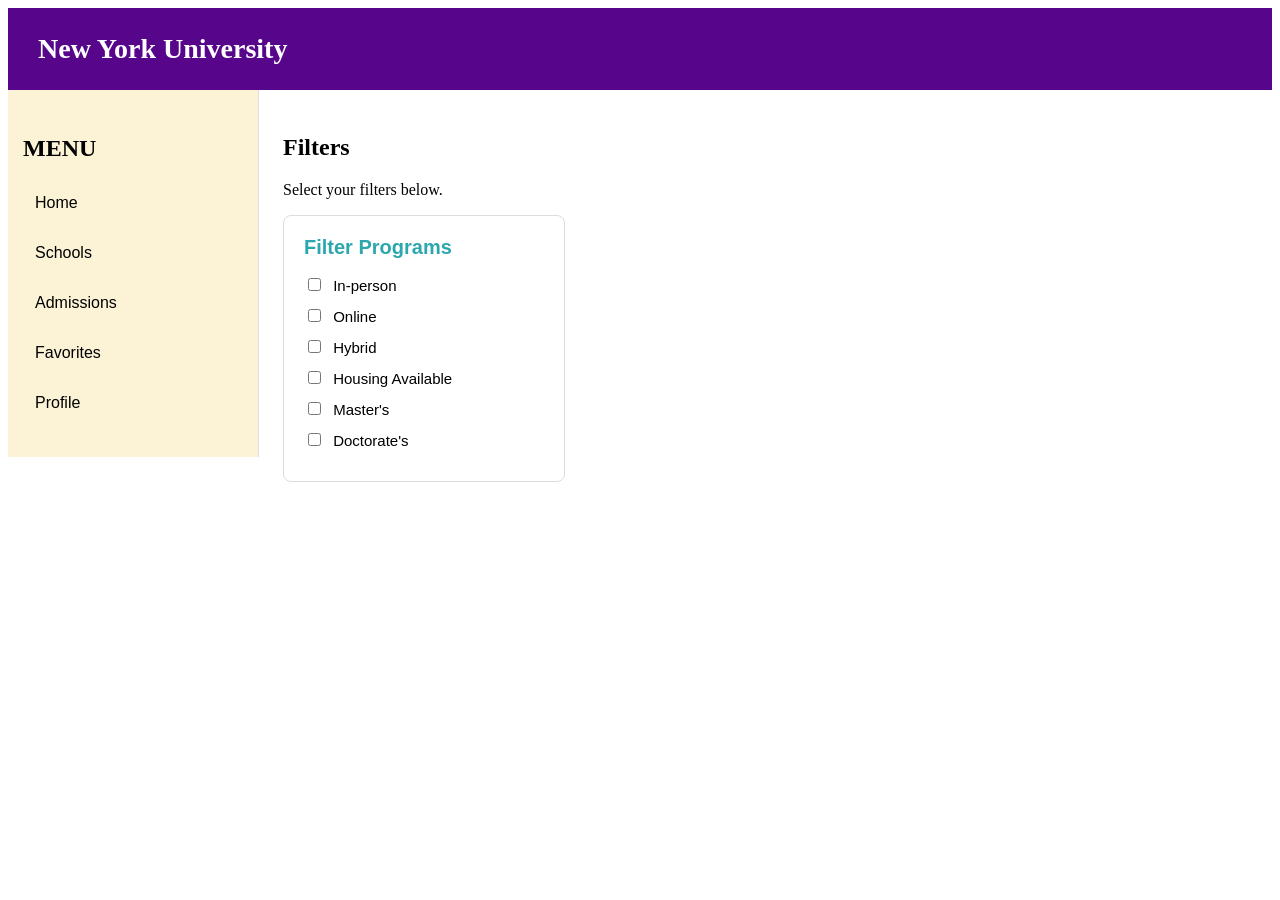
==== action.html @ 2d846f0c "Adding ReadMe Comments for today assignment" ====
<!doctype html>
<html lang="en">
  <head>
    <meta charset="UTF-8" />
    <meta name="viewport" content="width=device-width, initial-scale=1.0" />
    <title>My Project</title>
    <link rel="stylesheet" href="style.css" />
  </head>
  <body>
    <!-- HEADER -->
<header>
    <h1>New York University</h1>
</header>

<!-- NAV -->
<div class="layout">

    <nav>
        <h2>MENU</h2>

        <a href="#home" class="active">Home</a>
        <a href="#schools">Schools</a>
        <a href="#admissions">Admissions</a>
        <a href="#Favorites">Favorites</a>
        <a href="#Profile">Profile</a>
    </nav>

    <!-- Action Button -->
   <main>
        <h2 id="page-title">Filters</h2>

        <p id="page-description">
            Select your filters below.
        </p> 

   <div class="filter-list">
    <h2>Filter Programs</h2>

<!-- Filter List -->
    <label>
        <input type="checkbox" name="format" value="in-person">
        In-person
    </label>

    <label>
        <input type="checkbox" name="format" value="online">
        Online
    </label>

    <label>
        <input type="checkbox" name="format" value="hybrid">
        Hybrid
    </label>

    <label>
        <input type="checkbox" name="housing" value="available">
        Housing Available
    </label>

    <label>
        <input type="checkbox" name="degree" value="masters">
        Master's
    </label>

    <label>
        <input type="checkbox" name="degree" value="doctorate">
        Doctorate's
    </label>
</div>  

 </main>

</div>


</body>
</html>
---- style.css ----
/* === RESET === */
header {
    background-color: #57068c;
    color: white;
    padding: 25px 30px;
}

header h1 {
    margin: 0;
    font-size: 28px;
}
.layout {
    display: flex;
    flex-direction: row;
    align-items: flex-start;
    width: 100%;
}

nav {
    width: 220px;
    flex-shrink: 0;
    background-color: #FCF3D6;
    padding: 25px 15px;
    border-right: 1px solid #ddd;
    display: flex;
    flex-direction: column;
    align-items: stretch
}

nav a {
    display: block;
    padding: 12px;
    margin-bottom: 8px;
    color: black;
    text-decoration: none;
    border-radius: 6px;
    font-family: Arial, Helvetica, sans-serif;
}


main {
    flex: 1;
    min-width: 0;
    padding: 24px;
}

.square-grid {
    display: grid;
    grid-template-columns: repeat(3, minmax(0, 1fr));
    gap: 24px;
    width: 100%;
    max-width: 900px;
}

.square {
    aspect-ratio: 1 / 1;
    background-color: #57068c;
    color: white;
    display: flex;
    justify-content: center;
    align-items: center;
}

.filter-button {
     background-color: #2CA7AD;
    color: white;
    padding: 10px 18px;
    border: none;
    border-radius: 5px;
    font-size: 14px;
    cursor: pointer;   
}

.favorite-button {
        background-color: #2CA7AD;
    color: white;
    padding: 10px 18px;
    border: none;
    border-radius: 5px;
    font-size: 14px;
    cursor: pointer;
    font-family: 'Times New Roman', Times, serif;
}

.filter-list{
    width: 240px;
    padding: 20px;
    border: 1px solid #ddd;
    border-radius: 8px;
    font-family: Arial, Helvetica, sans-serif; 
}

.filter-list h2 {
   color: #2CA7AD;
    font-size: 20px;
    margin-top: 0; 
}

.filter-list label {
  display: block;
    margin: 12px 0;
    font-size: 15px;
    cursor: pointer;  
}

.filter-list input {
   accent-color: #2CA7AD;
    margin-right: 8px; 
}

#school-gallery {
    display: grid;
    grid-template-columns: repeat(3, 1fr);
    grid-template-rows: repeat(2, auto);
    gap: 20px;
    width: 100%;
    max-width: 1000px;
    margin: 0 auto;
}
.school {
     border: 1px solid #ddd;
    padding: 20px;
    border-radius: 8px;
    box-sizing: border-box;
}
.school img {
    width: 90%;
    height: 275px;
    object-fit: cover;
    display: block;  
}
.school a {
    display: inline-block;
    background-color: #2CA7AD;
    color: white;
    text-decoration: none;
    padding: 10px 20px;
    border-radius: 5px;
    margin-top: 10px;
    font-weight: thin;
    font-family: 'Times New Roman', Times, serif;
}

.school a:hover {
    background-color: #2CA7AD;
}
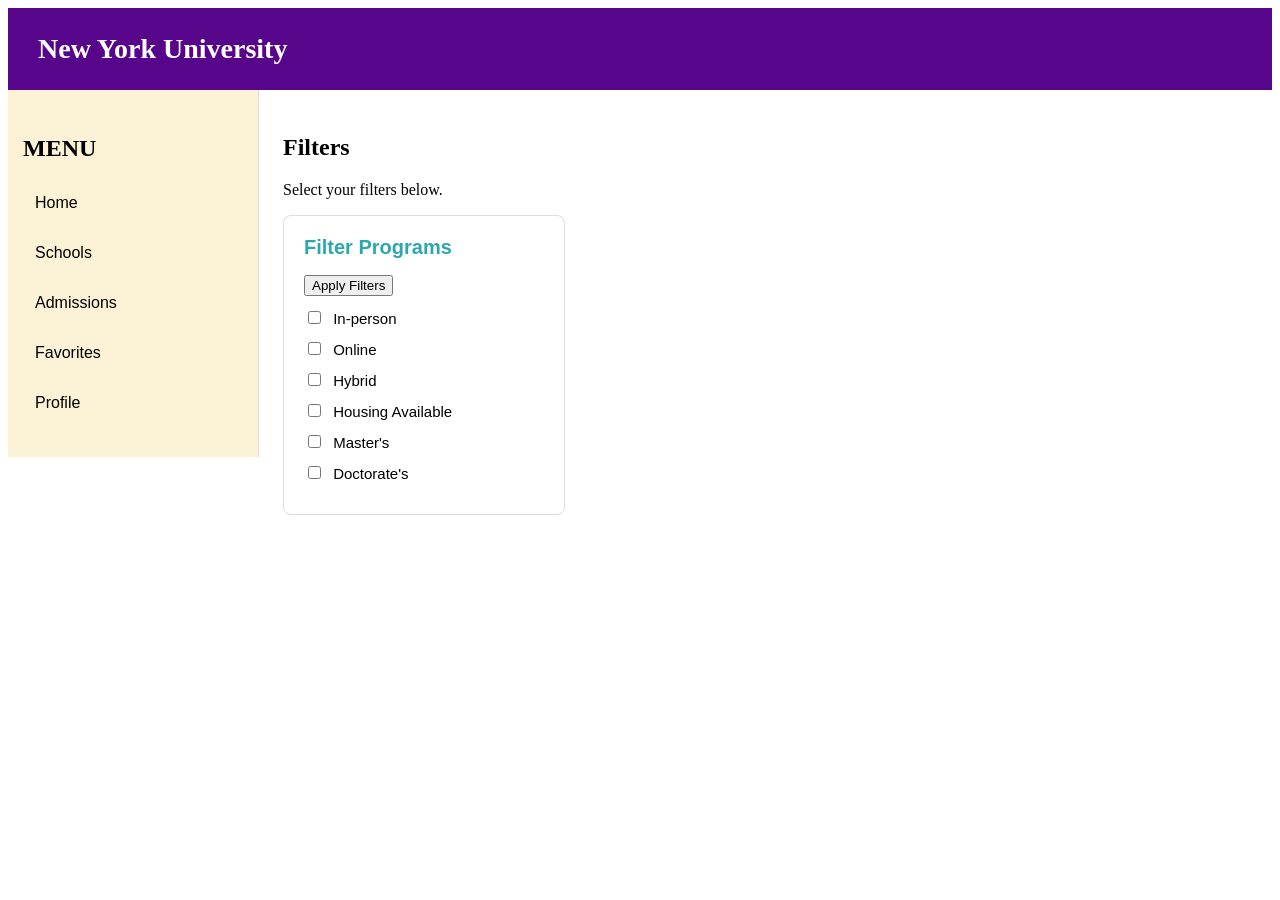
==== commit ca1e3b41: "Added filter button" ====
--- a/action.html
+++ b/action.html
@@ -35,6 +35,10 @@
 
    <div class="filter-list">
     <h2>Filter Programs</h2>
+
+    <button type ="button" id="apply-filters">
+        Apply Filters
+    </button>
 
 <!-- Filter List -->
     <label>
--- a/style.css
+++ b/style.css
@@ -16,6 +16,7 @@
     width: 100%;
 }
 
+/* Navigation Menu*/
 nav {
     width: 220px;
     flex-shrink: 0;
@@ -37,13 +38,13 @@
     font-family: Arial, Helvetica, sans-serif;
 }
 
-
 main {
     flex: 1;
     min-width: 0;
     padding: 24px;
 }
 
+/* hero: three columns, 2 rows to display all 6 school tiles on the page */
 .square-grid {
     display: grid;
     grid-template-columns: repeat(3, minmax(0, 1fr));
@@ -108,6 +109,7 @@
     margin-right: 8px; 
 }
 
+/* hero: three columns, 2 rows to display all 6 schools equally on the page */
 #school-gallery {
     display: grid;
     grid-template-columns: repeat(3, 1fr);
@@ -143,4 +145,55 @@
 
 .school a:hover {
     background-color: #2CA7AD;
+}
+
+.sps-card {
+    width: 90%;
+    height: 275px;
+    object-fit: cover;
+    display: block; 
+}
+
+/* feature 2: two columns, to display favorites in a smaller list than the hero. */
+
+/* Mobile first - Default. */
+#school-favorite {
+    display: grid;
+    grid-template-columns: repeat(1, 1fr);
+    gap: 12px;
+    width: 50%;
+    margin-top: 20px;
+    box-sizing: border-box;
+}
+
+#school-favorite .school {
+    border: 1px solid #ddd;
+    padding: 12px;
+    border-radius: 8px;
+    background: white;
+    box-sizing: border-box;
+}
+
+#school-favorite .school img {
+    width: 100%;
+    height: 130px;
+    object-fit: cover;
+}
+
+/* Desktop Rearrange */
+@media screen and (min-width: 769px) {
+    #school-favorite {
+        grid-template-columns: repeat(2, 1fr);
+        gap: 20px;
+        margin-top: 30px;
+    }
+
+    #school-favorite .school {
+        padding: 20px;
+    }
+
+    #school-favorite .school img {
+        width: 100%;
+        height: 400px;
+    }
 }
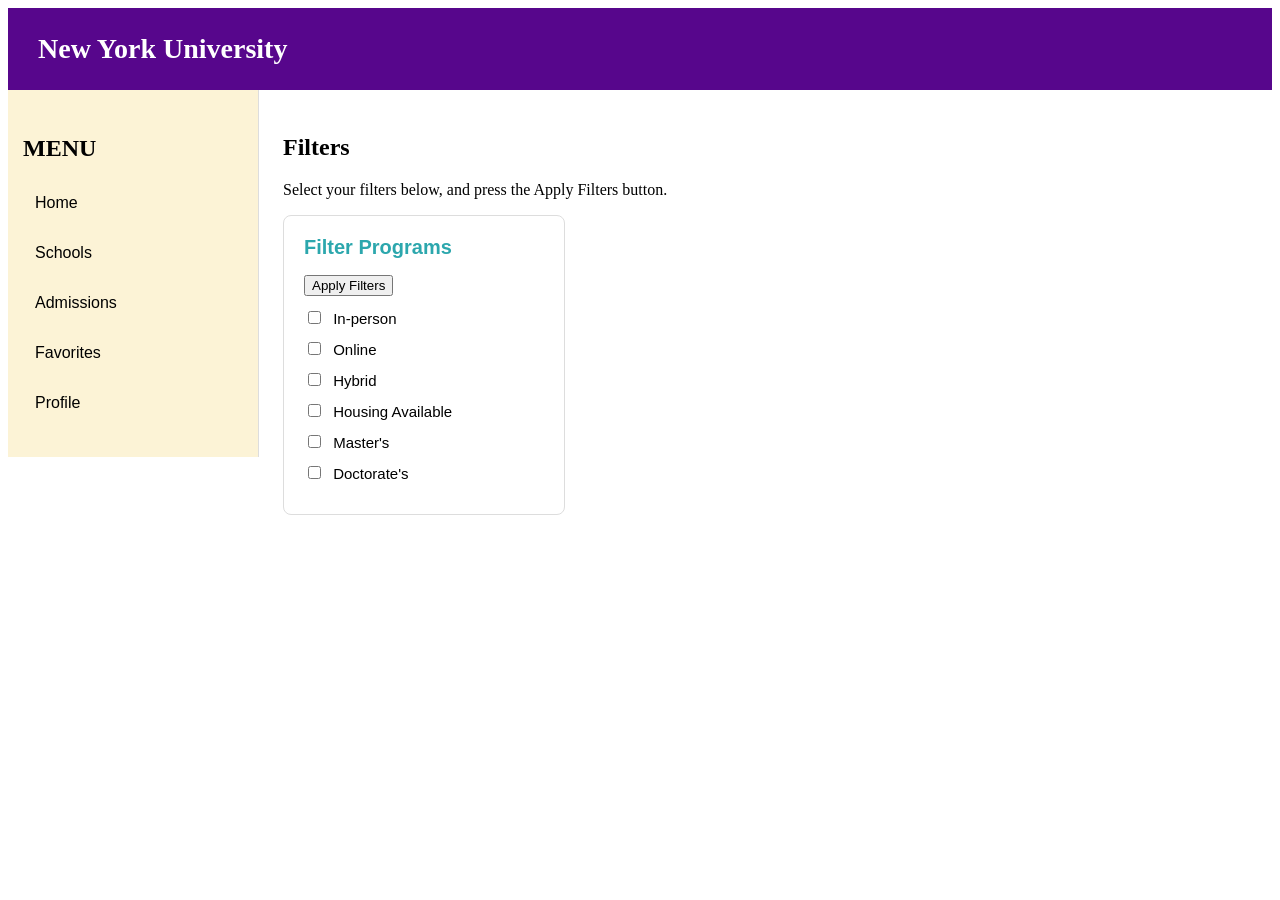
==== commit 02076ccc: "added count to filters button" ====
--- a/action.html
+++ b/action.html
@@ -5,6 +5,7 @@
     <meta name="viewport" content="width=device-width, initial-scale=1.0" />
     <title>My Project</title>
     <link rel="stylesheet" href="style.css" />
+    <script src="./js/action.js"></script>
   </head>
   <body>
     <!-- HEADER -->
@@ -30,7 +31,7 @@
         <h2 id="page-title">Filters</h2>
 
         <p id="page-description">
-            Select your filters below.
+            Select your filters below, and press the Apply Filters button.
         </p> 
 
    <div class="filter-list">
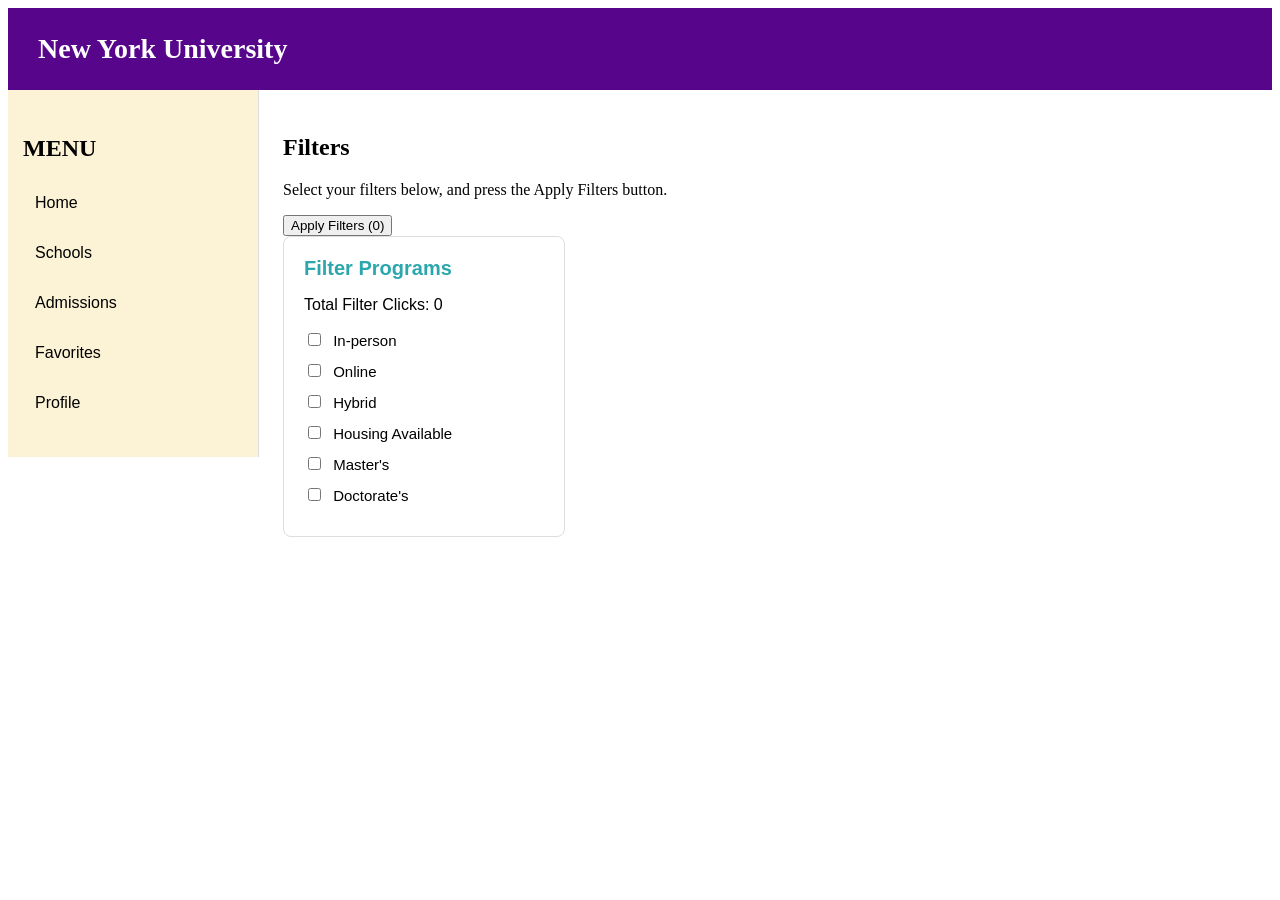
==== commit 0664b3e1: "commit" ====
--- a/action.html
+++ b/action.html
@@ -34,12 +34,17 @@
             Select your filters below, and press the Apply Filters button.
         </p> 
 
+        <button type ="button" id="apply-filters">
+        Apply Filters (<span id="selected-count">0</span>)
+    </button>
+
+
    <div class="filter-list">
     <h2>Filter Programs</h2>
 
-    <button type ="button" id="apply-filters">
-        Apply Filters
-    </button>
+<!-- Adding a total counter so user tracks how many filters are selected-->
+    <p>Total Filter Clicks: <span id="total-filter-clicks">0</span></p>
+
 
 <!-- Filter List -->
     <label>
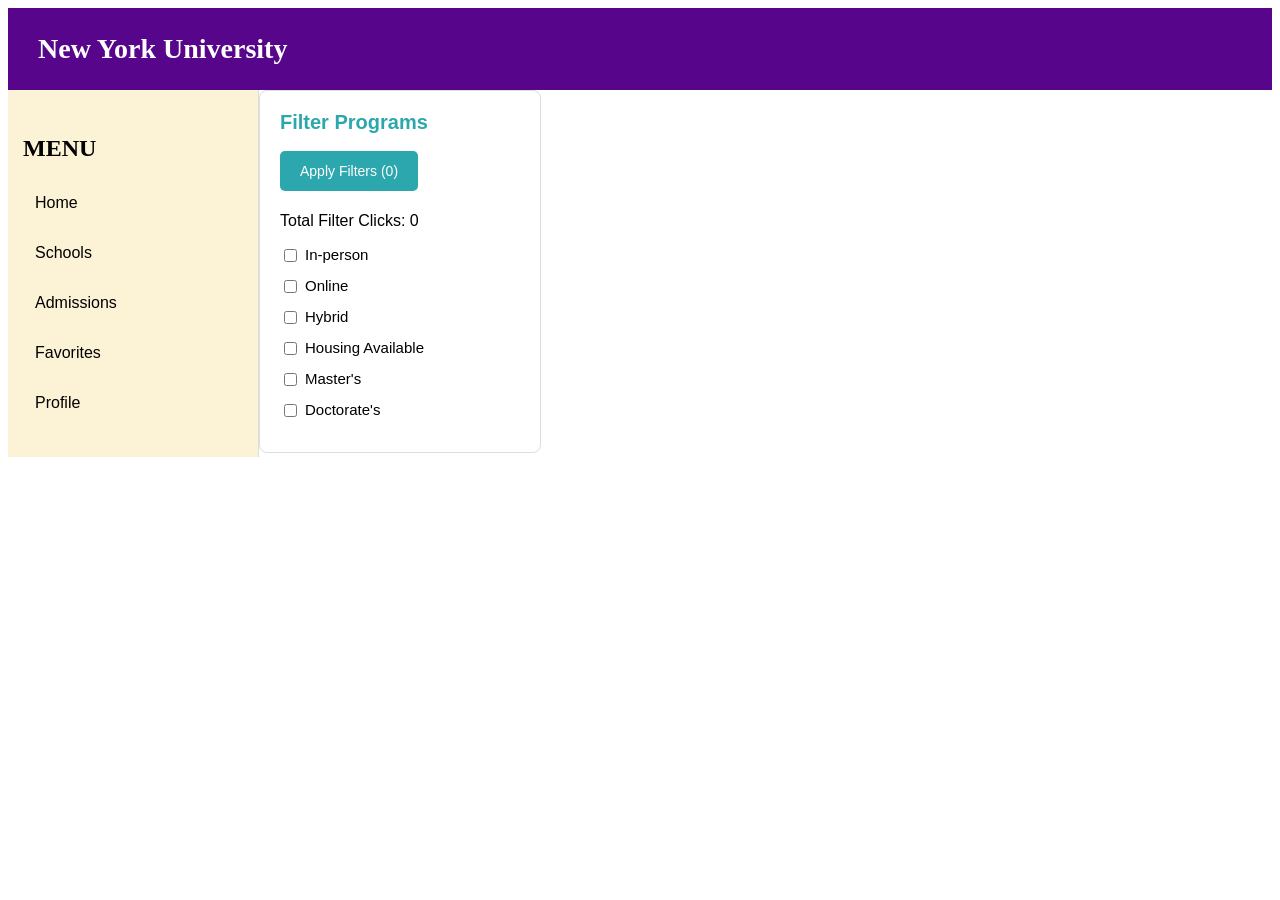
==== commit e581d768: "commit" ====
--- a/action.html
+++ b/action.html
@@ -26,21 +26,14 @@
         <a href="#Profile">Profile</a>
     </nav>
 
+
+   <div class="filter-list">
+    <h2>Filter Programs</h2>
+
     <!-- Action Button -->
-   <main>
-        <h2 id="page-title">Filters</h2>
-
-        <p id="page-description">
-            Select your filters below, and press the Apply Filters button.
-        </p> 
-
         <button type ="button" id="apply-filters">
         Apply Filters (<span id="selected-count">0</span>)
     </button>
-
-
-   <div class="filter-list">
-    <h2>Filter Programs</h2>
 
 <!-- Adding a total counter so user tracks how many filters are selected-->
     <p>Total Filter Clicks: <span id="total-filter-clicks">0</span></p>
--- a/style.css
+++ b/style.css
@@ -98,7 +98,7 @@
 }
 
 .filter-list label {
-  display: block;
+  display: flex;
     margin: 12px 0;
     font-size: 15px;
     cursor: pointer;  
@@ -107,6 +107,18 @@
 .filter-list input {
    accent-color: #2CA7AD;
     margin-right: 8px; 
+}
+
+#apply-filters {
+  background-color: #2CA7AD;
+    color: white;
+    padding: 12px 20px;
+    border: none;
+    border-radius: 5px;
+    font-size: 14px;
+    cursor: pointer;
+    font-family: Arial, Helvetica, sans-serif;
+    margin-bottom: 5px;  
 }
 
 /* hero: three columns, 2 rows to display all 6 schools equally on the page */
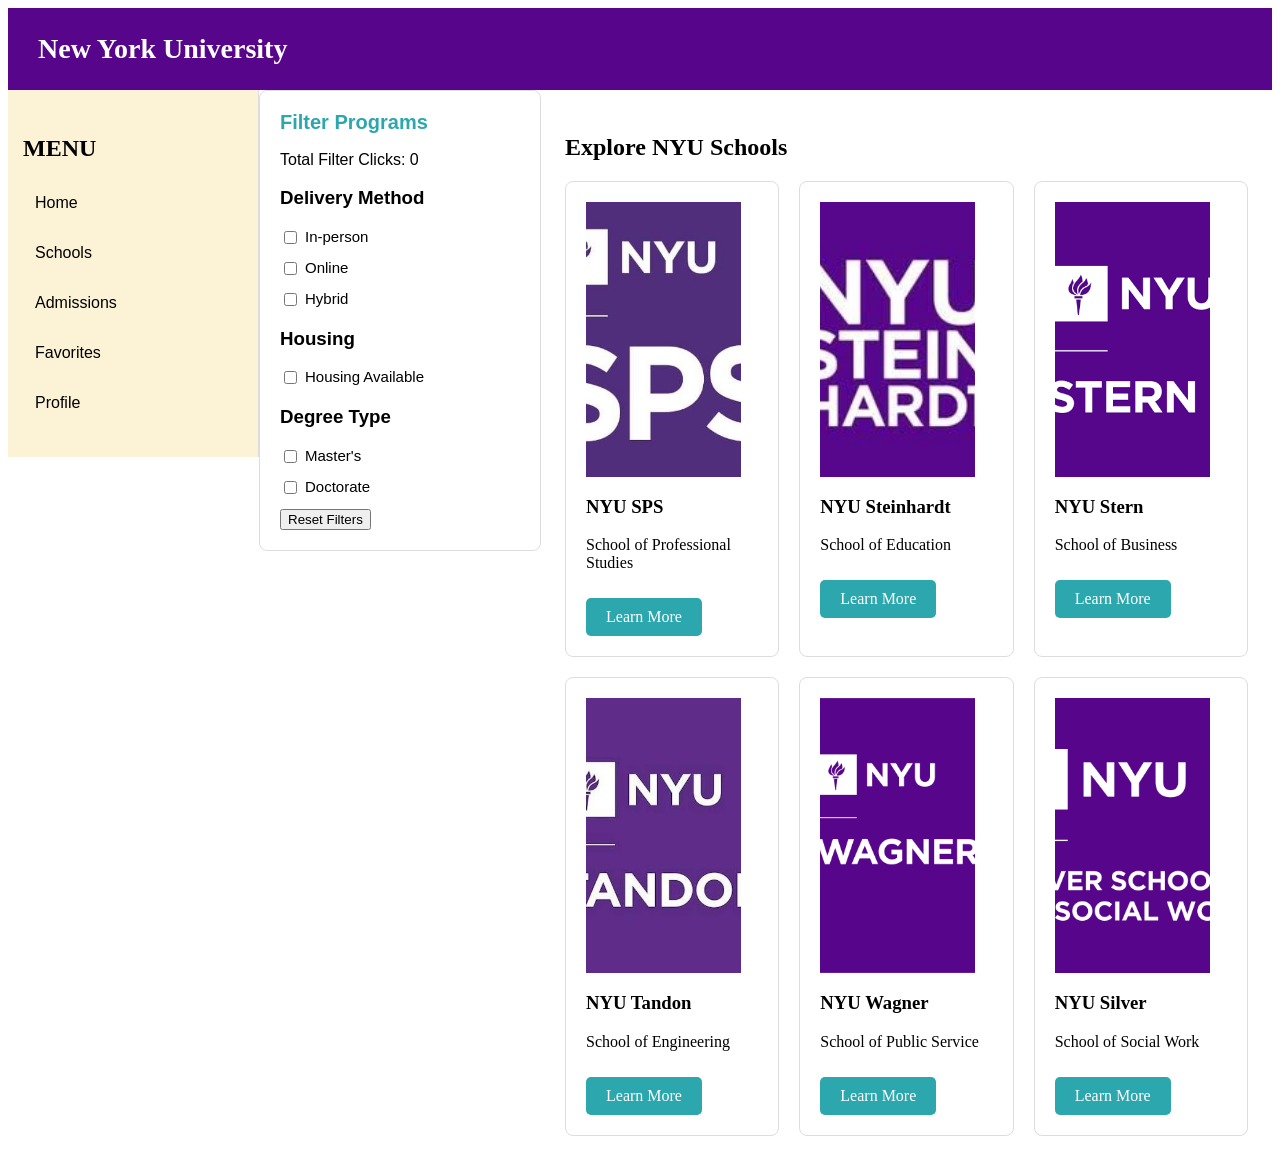
==== commit 66f1d35a: "edited html to properly display the school cards and added the school.js file to the action.html fil" ====
--- a/action.html
+++ b/action.html
@@ -1,80 +1,133 @@
 <!doctype html>
 <html lang="en">
-  <head>
+
+<head>
     <meta charset="UTF-8" />
     <meta name="viewport" content="width=device-width, initial-scale=1.0" />
+
     <title>My Project</title>
+
     <link rel="stylesheet" href="style.css" />
-    <script src="./js/action.js"></script>
-  </head>
-  <body>
+
+    <!-- JavaScript Files -->
+    <script src="js/school.js" defer></script>
+    <script src="js/action.js" defer></script>
+
+</head>
+
+<body>
+
     <!-- HEADER -->
-<header>
-    <h1>New York University</h1>
-</header>
-
-<!-- NAV -->
-<div class="layout">
-
-    <nav>
-        <h2>MENU</h2>
-
-        <a href="#home" class="active">Home</a>
-        <a href="#schools">Schools</a>
-        <a href="#admissions">Admissions</a>
-        <a href="#Favorites">Favorites</a>
-        <a href="#Profile">Profile</a>
-    </nav>
+    <header>
+        <h1>New York University</h1>
+    </header>
 
 
-   <div class="filter-list">
-    <h2>Filter Programs</h2>
+    <!-- MAIN LAYOUT -->
+    <div class="layout">
 
-    <!-- Action Button -->
-        <button type ="button" id="apply-filters">
-        Apply Filters (<span id="selected-count">0</span>)
-    </button>
+        <!-- NAVIGATION -->
+        <nav>
+            <h2>MENU</h2>
 
-<!-- Adding a total counter so user tracks how many filters are selected-->
-    <p>Total Filter Clicks: <span id="total-filter-clicks">0</span></p>
+            <a href="#home" class="active">Home</a>
+            <a href="#schools">Schools</a>
+            <a href="#admissions">Admissions</a>
+            <a href="#Favorites">Favorites</a>
+            <a href="#Profile">Profile</a>
+        </nav>
 
 
-<!-- Filter List -->
-    <label>
-        <input type="checkbox" name="format" value="in-person">
-        In-person
-    </label>
+        <!-- FILTER SECTION -->
+        <div class="filter-list">
 
-    <label>
-        <input type="checkbox" name="format" value="online">
-        Online
-    </label>
+            <h2>Filter Programs</h2>
 
-    <label>
-        <input type="checkbox" name="format" value="hybrid">
-        Hybrid
-    </label>
+            <!-- FILTER CLICK COUNTER -->
+            <p>
+                Total Filter Clicks:
+                <span id="total-filter-clicks">0</span>
+            </p>
 
-    <label>
-        <input type="checkbox" name="housing" value="available">
-        Housing Available
-    </label>
 
-    <label>
-        <input type="checkbox" name="degree" value="masters">
-        Master's
-    </label>
+            <!-- DELIVERY METHOD -->
+            <h3>Delivery Method</h3>
 
-    <label>
-        <input type="checkbox" name="degree" value="doctorate">
-        Doctorate's
-    </label>
-</div>  
+            <label>
+                <input
+                    type="checkbox"
+                    data-filter="delivery"
+                    value="In-person">
+                In-person
+            </label>
 
- </main>
+            <label>
+                <input
+                    type="checkbox"
+                    data-filter="delivery"
+                    value="Online">
+                Online
+            </label>
 
-</div>
+            <label>
+                <input
+                    type="checkbox"
+                    data-filter="delivery"
+                    value="Hybrid">
+                Hybrid
+            </label>
 
+
+            <!-- HOUSING -->
+            <h3>Housing</h3>
+
+            <label>
+                <input
+                    type="checkbox"
+                    data-filter="housing"
+                    value="housing">
+                Housing Available
+            </label>
+
+
+            <!-- DEGREE TYPE -->
+            <h3>Degree Type</h3>
+
+            <label>
+                <input
+                    type="checkbox"
+                    data-filter="degree"
+                    value="Master's">
+                Master's
+            </label>
+
+            <label>
+                <input
+                    type="checkbox"
+                    data-filter="degree"
+                    value="Doctorate">
+                Doctorate
+            </label>
+
+
+            <!-- RESET BUTTON -->
+            <button type="button" id="reset-filters">
+                Reset Filters
+            </button>
+
+        </div>
+
+
+        <!-- SCHOOL GALLERY -->
+        <main id="schools">
+
+            <h2>Explore NYU Schools</h2>
+
+            <div id="school-gallery"></div>
+
+        </main>
+
+    </div>
 
 </body>
 </html>
--- a/style.css
+++ b/style.css
@@ -208,4 +208,37 @@
         width: 100%;
         height: 400px;
     }
-}+}
+
+/* MOBILE LAYOUT to stack nav menu on top of conent on mobile */
+@media screen and (max-width: 768px) {
+
+    /* Stack navigation and main content vertically */
+    .layout {
+        flex-direction: column;
+    }
+
+    /* Make navigation stretch across the screen */
+    nav {
+        width: 100%;
+        box-sizing: border-box;
+        border-right: none;
+        border-bottom: 1px solid #ddd;
+        padding: 10px;
+    }
+
+    /* Display navigation links horizontally */
+    nav a {
+        display: inline-block;
+        margin: 4px;
+        padding: 10px;
+    }
+
+    /* Make main content use the full screen width */
+    main {
+        width: 100%;
+        box-sizing: border-box;
+        padding: 15px;
+    }
+
+}
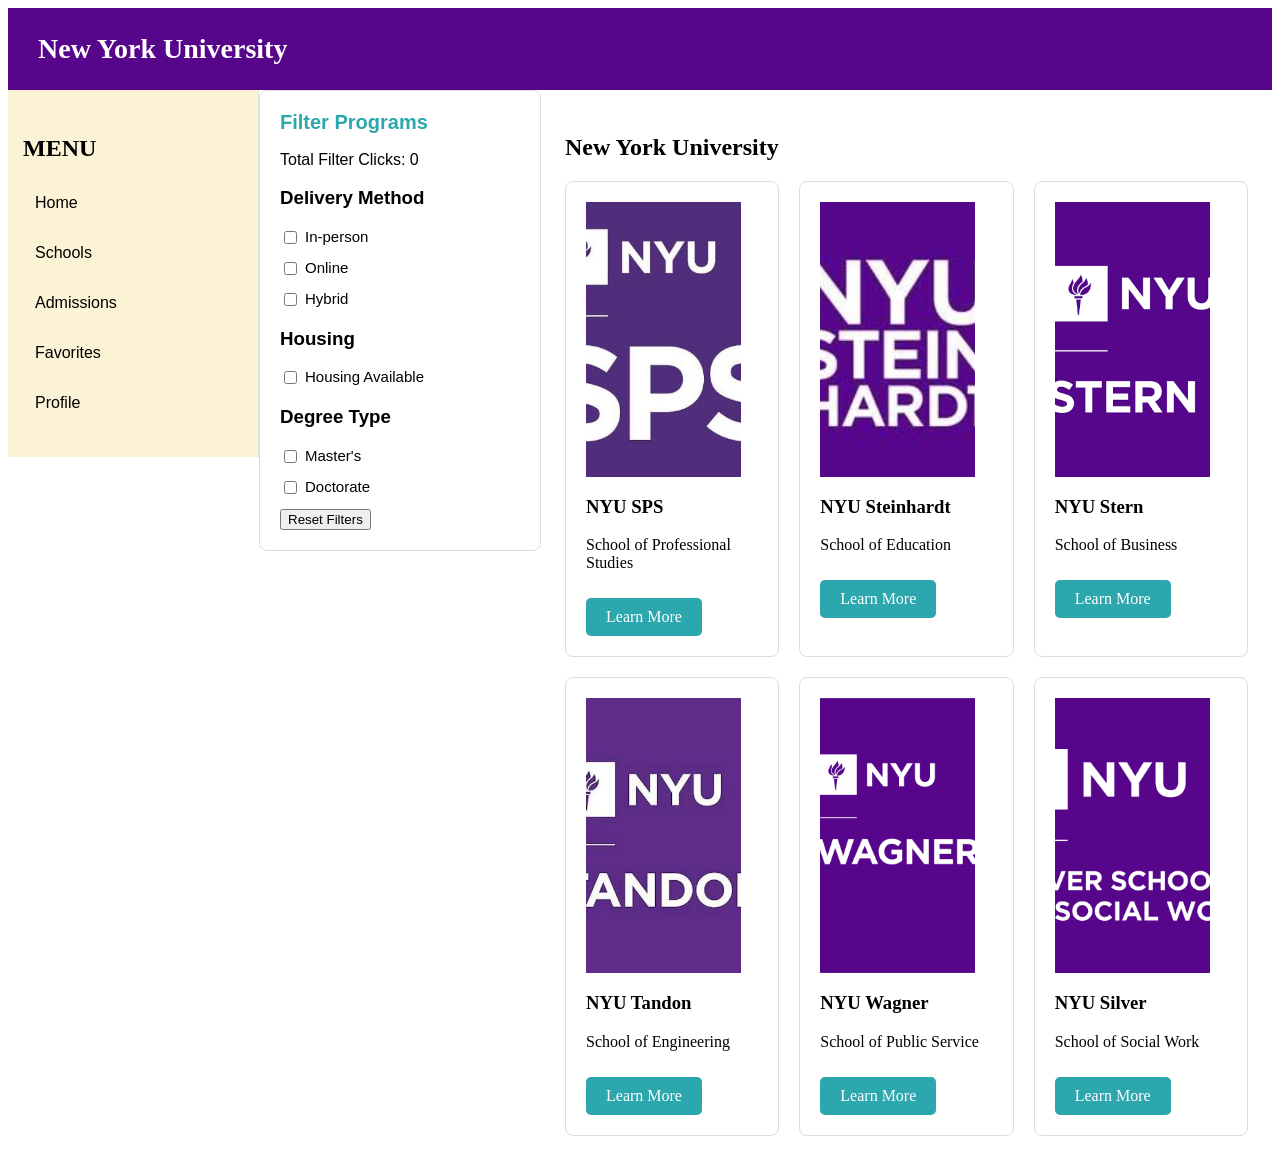
==== commit f87d330d: "Added js render function to index page" ====
--- a/action.html
+++ b/action.html
@@ -121,7 +121,7 @@
         <!-- SCHOOL GALLERY -->
         <main id="schools">
 
-            <h2>Explore NYU Schools</h2>
+            <h2>New York University</h2>
 
             <div id="school-gallery"></div>
 
